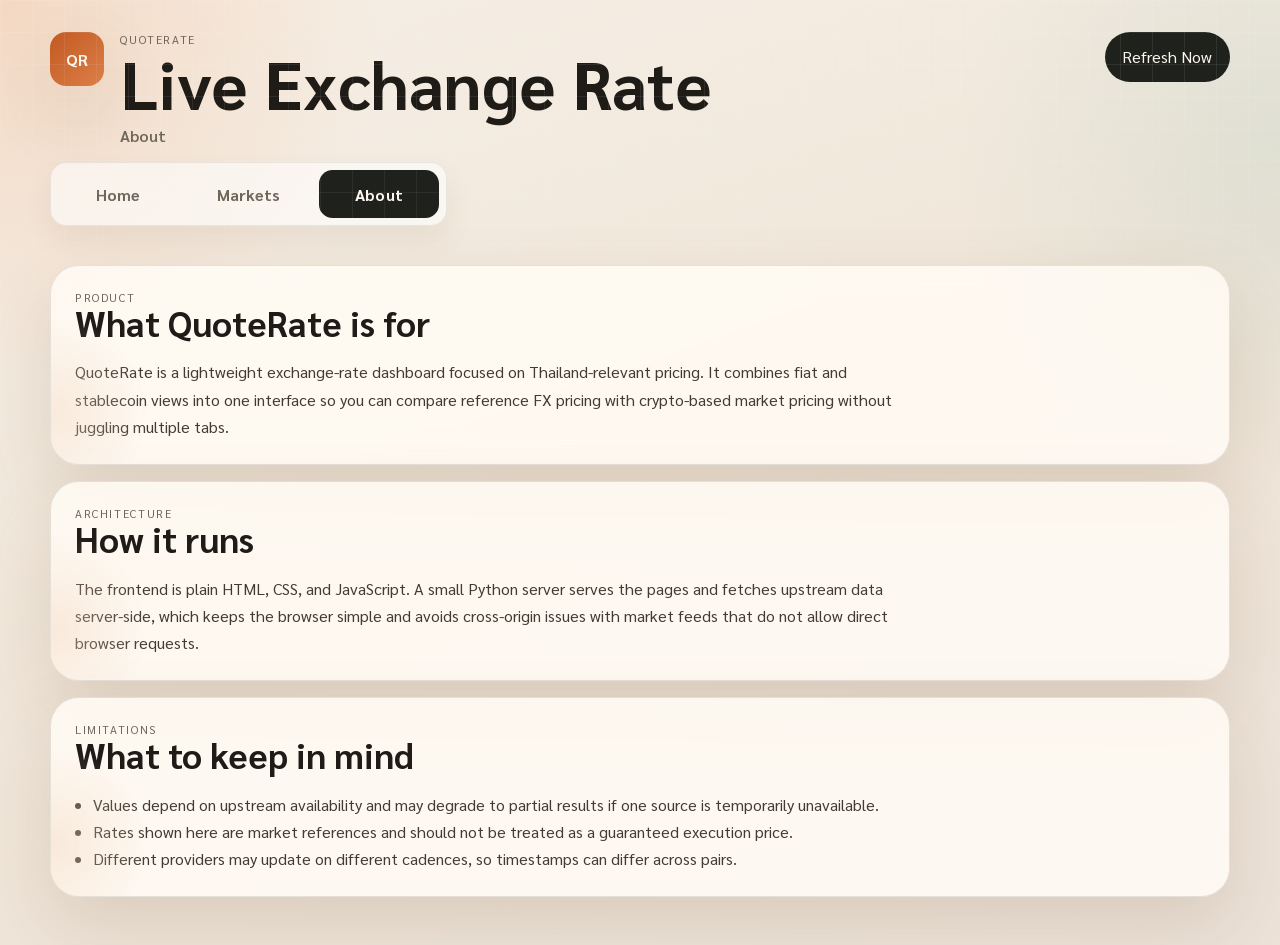
==== about.html @ 4c8d25ef "Add NAV bar and USD/THB graph" ====
<!DOCTYPE html>
<html lang="en">
  <head>
    <meta charset="UTF-8" />
    <meta name="viewport" content="width=device-width, initial-scale=1.0" />
    <title>QuoteRate | About</title>
    <meta
      name="description"
      content="About QuoteRate, a lightweight live exchange rate dashboard."
    />
    <link rel="preconnect" href="https://fonts.googleapis.com" />
    <link rel="preconnect" href="https://fonts.gstatic.com" crossorigin />
    <link
      href="https://fonts.googleapis.com/css2?family=Sarabun:wght@400;500;600;700&display=swap"
      rel="stylesheet"
    />
    <link rel="stylesheet" href="styles.css" />
  </head>
  <body>
    <div class="page-shell">
      <header class="hero">
        <nav class="topbar">
          <div class="brand-lockup">
            <span class="brand-mark">QR</span>
            <div>
              <p class="eyebrow">QuoteRate</p>
              <h1>Live Exchange Rate</h1>
              <p class="page-context">About</p>
            </div>
          </div>
          <a id="refreshNavButton" class="ghost-button ghost-link" href="./index.html">Refresh Now</a>
        </nav>

        <nav class="page-nav" aria-label="Primary">
          <a class="page-nav-link" href="./index.html">Home</a>
          <a class="page-nav-link" href="./markets.html">Markets</a>
          <a class="page-nav-link is-active" href="./about.html">About</a>
        </nav>
      </header>

      <main class="static-page">
        <section class="panel static-panel">
          <div class="panel-heading">
            <p class="eyebrow">Product</p>
            <h2>What QuoteRate is for</h2>
          </div>
          <p class="static-copy">
            QuoteRate is a lightweight exchange-rate dashboard focused on Thailand-relevant pricing. It combines fiat and stablecoin views into one interface so you can compare reference FX pricing with crypto-based market pricing without juggling multiple tabs.
          </p>
        </section>

        <section class="panel static-panel">
          <div class="panel-heading">
            <p class="eyebrow">Architecture</p>
            <h2>How it runs</h2>
          </div>
          <p class="static-copy">
            The frontend is plain HTML, CSS, and JavaScript. A small Python server serves the pages and fetches upstream data server-side, which keeps the browser simple and avoids cross-origin issues with market feeds that do not allow direct browser requests.
          </p>
        </section>

        <section class="panel static-panel">
          <div class="panel-heading">
            <p class="eyebrow">Limitations</p>
            <h2>What to keep in mind</h2>
          </div>
          <ul class="static-list">
            <li>Values depend on upstream availability and may degrade to partial results if one source is temporarily unavailable.</li>
            <li>Rates shown here are market references and should not be treated as a guaranteed execution price.</li>
            <li>Different providers may update on different cadences, so timestamps can differ across pairs.</li>
          </ul>
        </section>
      </main>
    </div>
    <script src="nav.js"></script>
  </body>
</html>
---- styles.css ----
:root {
  --bg: #f4efe7;
  --panel: rgba(255, 251, 244, 0.88);
  --panel-strong: #fffaf2;
  --panel-dark: #1f211c;
  --text: #1f1c18;
  --muted: #6e6659;
  --line: rgba(31, 28, 24, 0.11);
  --accent: #c15a22;
  --accent-strong: #8c3812;
  --accent-soft: #f3d4bc;
  --teal: #0f7f73;
  --teal-soft: rgba(15, 127, 115, 0.14);
  --red: #a43d34;
  --red-soft: rgba(164, 61, 52, 0.14);
  --shadow: 0 28px 70px rgba(96, 61, 28, 0.14);
}

* {
  box-sizing: border-box;
}

body {
  margin: 0;
  min-height: 100vh;
  font-family: "Sarabun", sans-serif;
  color: var(--text);
  background:
    radial-gradient(circle at top left, rgba(243, 212, 188, 0.84), transparent 24%),
    radial-gradient(circle at right 15%, rgba(15, 127, 115, 0.08), transparent 22%),
    linear-gradient(160deg, #f6efe6 0%, #f0e6d9 50%, #ece2d8 100%);
}

body::before {
  content: "";
  position: fixed;
  inset: 0;
  pointer-events: none;
  background-image:
    linear-gradient(rgba(255, 255, 255, 0.12) 1px, transparent 1px),
    linear-gradient(90deg, rgba(255, 255, 255, 0.12) 1px, transparent 1px);
  background-size: 32px 32px;
  mask-image: linear-gradient(to bottom, rgba(0, 0, 0, 0.7), transparent 82%);
}

.page-shell {
  width: min(1180px, calc(100% - 2rem));
  margin: 0 auto;
  padding: 1rem 0 3rem;
}

.hero {
  padding: 1rem 0 1.6rem;
}

.topbar,
.hero-grid,
.hero-grid-top,
.page-nav,
.content-grid,
.currency-row,
.status-strip,
.mini-stats {
  display: grid;
  gap: 1rem;
}

.topbar {
  grid-template-columns: 1fr auto;
  align-items: start;
  margin-bottom: 1rem;
}

.page-nav {
  display: flex;
  align-items: center;
  gap: 0.65rem;
  width: fit-content;
  margin-bottom: 0.8rem;
  padding: 0.45rem;
  border: 1px solid rgba(31, 28, 24, 0.08);
  border-radius: 1rem;
  background: rgba(255, 255, 255, 0.56);
  box-shadow: 0 14px 28px rgba(96, 61, 28, 0.08);
}

.page-nav-link {
  display: inline-flex;
  align-items: center;
  justify-content: center;
  min-width: 7.5rem;
  padding: 0.85rem 1.2rem;
  border-radius: 0.85rem;
  color: var(--muted);
  text-decoration: none;
  font-size: 1rem;
  font-weight: 700;
  letter-spacing: 0.01em;
  transition: background 180ms ease, color 180ms ease, transform 180ms ease;
}

.page-nav-link:hover {
  background: rgba(255, 255, 255, 0.72);
  color: var(--text);
}

.page-nav-link.is-active {
  background: #1f211c;
  color: #fff7ef;
}

.hero-timestamp {
  margin: 0 0 1.5rem;
  color: var(--muted);
  font-size: 0.96rem;
}

.page-context {
  margin: 0.45rem 0 0;
  color: var(--muted);
  font-size: 1rem;
  font-weight: 600;
}

.brand-lockup {
  display: flex;
  gap: 1rem;
  align-items: start;
}

.brand-mark {
  display: inline-grid;
  place-items: center;
  width: 3.4rem;
  height: 3.4rem;
  border-radius: 1rem;
  background: linear-gradient(135deg, var(--accent) 0%, #de7e48 100%);
  color: #fff7ef;
  font-weight: 700;
  box-shadow: var(--shadow);
}

.eyebrow,
.meta-label {
  margin: 0;
  text-transform: uppercase;
  letter-spacing: 0.14em;
  font-size: 0.72rem;
  color: var(--muted);
}

.eyebrow-pill {
  display: inline-flex;
  align-items: center;
  width: fit-content;
  margin-bottom: 1rem;
  padding: 0.35rem 0.65rem;
  border-radius: 999px;
  background: rgba(255, 255, 255, 0.55);
  color: var(--accent-strong);
  font-size: 0.68rem;
  font-weight: 600;
  letter-spacing: 0.08em;
  text-transform: uppercase;
}

h1,
h2,
p {
  margin-top: 0;
}

h1,
h2 {
  line-height: 0.98;
}

h1 {
  max-width: none;
  white-space: nowrap;
  margin-bottom: 0;
  font-family: "Sarabun", sans-serif;
  font-size: clamp(2.25rem, 5.2vw, 5rem);
  font-weight: 700;
  line-height: 1.06;
}

h2 {
  font-size: clamp(1.6rem, 4vw, 2.2rem);
  margin-bottom: 0;
}

.hero-grid,
.hero-grid-top,
.content-grid {
  grid-template-columns: repeat(12, minmax(0, 1fr));
}

.hero-grid-triple {
  grid-template-columns: repeat(3, minmax(0, 1fr));
}

.panel {
  position: relative;
  overflow: hidden;
  border: 1px solid var(--line);
  border-radius: 1.8rem;
  background: var(--panel);
  box-shadow: var(--shadow);
  backdrop-filter: blur(14px);
}

.panel::after {
  content: "";
  position: absolute;
  inset: auto auto -22% -8%;
  width: 190px;
  height: 190px;
  border-radius: 50%;
  background: radial-gradient(circle, rgba(243, 212, 188, 0.42), transparent 72%);
}

.chart-panel {
  margin-top: 1rem;
  padding: 1.5rem;
}

.chart-meta,
.chart-labels {
  display: grid;
  gap: 0.9rem;
}

.chart-meta {
  grid-template-columns: repeat(3, minmax(0, 1fr));
  margin-bottom: 1rem;
}

.chart-stat {
  padding: 0.9rem 1rem;
  border: 1px solid rgba(31, 28, 24, 0.08);
  border-radius: 1rem;
  background: rgba(255, 255, 255, 0.44);
}

.chart-stat strong {
  display: block;
  margin-top: 0.35rem;
  font-size: 1.15rem;
}

.chart-surface {
  position: relative;
  min-height: 240px;
  padding: 1rem;
  border-radius: 1.3rem;
  background:
    linear-gradient(rgba(31, 28, 24, 0.05) 1px, transparent 1px),
    linear-gradient(90deg, rgba(31, 28, 24, 0.05) 1px, transparent 1px),
    linear-gradient(180deg, rgba(255, 255, 255, 0.72), rgba(247, 237, 225, 0.86));
  background-size: 100% 25%, 12% 100%, auto;
}

.trend-chart {
  width: 100%;
  height: 220px;
  display: block;
}

.trend-line {
  fill: none;
  stroke: var(--accent);
  stroke-width: 4;
  stroke-linecap: round;
  stroke-linejoin: round;
}

.trend-area {
  fill: rgba(193, 90, 34, 0.16);
}

.chart-empty {
  position: absolute;
  inset: 50% auto auto 50%;
  transform: translate(-50%, -50%);
  width: min(90%, 26rem);
  text-align: center;
  color: var(--muted);
}

.chart-labels {
  grid-template-columns: repeat(3, minmax(0, 1fr));
  margin-top: 0.9rem;
  color: var(--muted);
  font-size: 0.88rem;
}

.hero-spotlight,
.converter-panel,
.rates-panel,
.table-panel,
.source-panel {
  padding: 1.5rem;
}

.hero-spotlight {
  grid-column: span 6;
  background:
    radial-gradient(circle at top right, rgba(243, 212, 188, 0.15), transparent 28%),
    linear-gradient(160deg, #191d18 0%, #232824 100%);
  color: #f5efe5;
}

.hero-spotlight-alt {
  background:
    radial-gradient(circle at top right, rgba(15, 127, 115, 0.16), transparent 30%),
    linear-gradient(160deg, #14201f 0%, #1b2e2c 100%);
}

.hero-spotlight-spread {
  min-height: 100%;
}

.hero-market-card-compact {
  grid-column: span 1;
}

.hero-spotlight .eyebrow,
.hero-spotlight .meta-label,
.hero-spotlight .hero-detail {
  color: rgba(245, 239, 229, 0.72);
}

.lede {
  max-width: 40rem;
  margin: 0 0 1.2rem;
  font-size: 1.08rem;
  line-height: 1.7;
  color: #40392f;
}

.status-strip {
  grid-template-columns: repeat(3, minmax(0, 1fr));
  margin-bottom: 1rem;
}

.status-tile {
  padding: 1rem;
  border: 1px solid rgba(31, 28, 24, 0.08);
  border-radius: 1.1rem;
  background: rgba(255, 255, 255, 0.46);
}

.status-strip strong,
.note {
  display: block;
}

.status-strip strong {
  margin-top: 0.35rem;
  font-size: 1rem;
}

.note {
  margin-bottom: 0;
  padding: 1rem 1.05rem;
  border-radius: 1rem;
  background: rgba(255, 255, 255, 0.45);
  color: var(--muted);
  line-height: 1.58;
}

.quote-stack {
  margin: 0.8rem 0 1rem;
}

.quote-row {
  display: flex;
  align-items: center;
  gap: 0.75rem;
  flex-wrap: wrap;
}

.pair-badge,
.pulse-chip {
  display: inline-flex;
  align-items: center;
  padding: 0.45rem 0.75rem;
  border-radius: 999px;
  font-size: 0.78rem;
  font-weight: 700;
  letter-spacing: 0.08em;
  text-transform: uppercase;
}

.pair-badge {
  padding: 0;
  background: none;
  color: #f7ede0;
  font-size: 1.45rem;
  letter-spacing: 0.02em;
  text-transform: none;
}

.pulse-chip {
  background: rgba(255, 255, 255, 0.12);
  color: #f0e1d1;
}

.pulse-chip.is-up {
  background: var(--teal-soft);
  color: #97efe3;
}

.pulse-chip.is-down {
  background: var(--red-soft);
  color: #ffb9b1;
}

.hero-price {
  margin: 0.55rem 0;
  font-family: "Sarabun", sans-serif;
  font-size: clamp(3.4rem, 7vw, 4.8rem);
  font-weight: 700;
  line-height: 0.95;
}

.hero-detail {
  max-width: none;
  margin-bottom: 0;
  font-size: 0.98rem;
}

.mini-stats {
  grid-template-columns: repeat(3, minmax(0, 1fr));
  margin-bottom: 1rem;
}

.mini-stats-triple {
  grid-template-columns: repeat(3, minmax(0, 1fr));
}

.mini-stat {
  padding: 1rem;
  border-radius: 1.1rem;
  background: rgba(255, 255, 255, 0.07);
  border: 1px solid rgba(255, 255, 255, 0.08);
}

.mini-stat strong {
  display: block;
  margin-top: 0.35rem;
  font-size: 1.15rem;
}

.hero-number.is-refreshing,
.mini-stat strong.is-refreshing {
  animation: number-refresh 420ms ease;
}

.secondary-rate {
  padding: 1rem 1.05rem;
  border-radius: 1.2rem;
  background: rgba(255, 255, 255, 0.08);
  border: 1px solid rgba(255, 255, 255, 0.1);
}

.secondary-rate strong {
  display: block;
  margin-top: 0.35rem;
  font-size: 1.8rem;
  color: #fff4e9;
}

.ghost-button,
.swap-button {
  border: 0;
  cursor: pointer;
  font: inherit;
  transition: transform 180ms ease, background 180ms ease, color 180ms ease;
}

.ghost-button {
  padding: 0.9rem 1.1rem;
  border-radius: 999px;
  background: #1f211c;
  color: #fff7ef;
}

.ghost-link {
  display: inline-flex;
  align-items: center;
  justify-content: center;
  text-decoration: none;
}

.ghost-button:hover,
.swap-button:hover {
  transform: translateY(-1px);
}

.panel-heading {
  margin-bottom: 1.2rem;
}

.converter-panel {
  grid-column: span 5;
}

.rates-panel {
  grid-column: span 4;
}

.table-panel {
  grid-column: span 8;
}

.source-panel {
  grid-column: 1 / -1;
  display: grid;
  gap: 0.85rem;
}

.lede-compact {
  margin-bottom: 0;
  max-width: none;
}

.source-status-strip {
  margin-bottom: 0;
}

.converter-form {
  display: grid;
  gap: 0.5rem;
}

.converter-form label {
  font-size: 0.95rem;
  color: #4a4137;
}

input,
select {
  width: 100%;
  padding: 0.95rem 1rem;
  border: 1px solid rgba(31, 28, 24, 0.12);
  border-radius: 1rem;
  background: var(--panel-strong);
  color: var(--text);
  font: inherit;
}

input:focus,
select:focus {
  outline: 2px solid rgba(193, 90, 34, 0.18);
  border-color: rgba(193, 90, 34, 0.34);
}

.currency-row {
  grid-template-columns: 1fr auto 1fr;
  align-items: end;
}

.swap-button {
  display: inline-grid;
  place-items: center;
  margin-bottom: 0.05rem;
  width: 3.2rem;
  height: 3.2rem;
  border-radius: 50%;
  background: var(--accent-soft);
  color: var(--accent-strong);
  font-size: 1.35rem;
}

.result-card {
  margin-top: 1.1rem;
  padding: 1.25rem;
  border-radius: 1.4rem;
  background: linear-gradient(145deg, #fff8ec 0%, #f7ebdd 100%);
}

.conversion-result {
  margin: 0.4rem 0;
  font-size: clamp(1.8rem, 4vw, 2.6rem);
  font-weight: 700;
}

.conversion-detail {
  margin-bottom: 0;
  color: var(--muted);
}

.rate-cards {
  display: grid;
  gap: 0.9rem;
}

.rate-card {
  padding: 1rem;
  border: 1px solid var(--line);
  border-radius: 1.2rem;
  background: rgba(255, 255, 255, 0.55);
  transform: translateY(8px);
  opacity: 0;
  animation: rise 500ms forwards;
}

.rate-card:nth-child(2) {
  animation-delay: 80ms;
}

.rate-card:nth-child(3) {
  animation-delay: 160ms;
}

.rate-card:nth-child(4) {
  animation-delay: 240ms;
}

.rate-card:nth-child(5) {
  animation-delay: 320ms;
}

.rate-card:nth-child(6) {
  animation-delay: 400ms;
}

.rate-pair,
.rate-value,
.rate-subvalue {
  display: block;
}

.rate-pair {
  font-size: 0.88rem;
  color: var(--muted);
}

.rate-value {
  margin-top: 0.25rem;
  font-size: 1.5rem;
  font-weight: 700;
}

.rate-subvalue {
  margin-top: 0.35rem;
  font-size: 0.85rem;
  color: var(--muted);
}

.table-wrapper {
  overflow: auto;
  border: 1px solid var(--line);
  border-radius: 1.2rem;
  background: rgba(255, 255, 255, 0.46);
}

table {
  width: 100%;
  border-collapse: collapse;
}

th,
td {
  padding: 0.95rem 1rem;
  text-align: left;
  border-bottom: 1px solid rgba(31, 28, 24, 0.08);
}

th {
  position: sticky;
  top: 0;
  background: rgba(255, 249, 238, 0.92);
  font-size: 0.82rem;
  text-transform: uppercase;
  letter-spacing: 0.08em;
  color: var(--muted);
}

tbody tr:hover {
  background: rgba(255, 255, 255, 0.62);
}

.empty-state {
  color: var(--muted);
}

.static-page {
  display: grid;
  gap: 1rem;
}

.static-panel {
  padding: 1.5rem;
}

.static-copy {
  margin: 0;
  max-width: 52rem;
  color: #433b32;
  line-height: 1.7;
}

.static-list {
  margin: 0;
  padding-left: 1.1rem;
  color: #433b32;
  line-height: 1.7;
}

@keyframes rise {
  to {
    transform: translateY(0);
    opacity: 1;
  }
}

@keyframes number-refresh {
  from {
    transform: translateY(6px);
    opacity: 0.68;
    color: #fff3dd;
  }

  to {
    transform: translateY(0);
    opacity: 1;
    color: inherit;
  }
}

@media (max-width: 980px) {
  .hero-spotlight,
  .hero-spotlight-spread,
  .converter-panel,
  .rates-panel,
  .table-panel,
  .source-panel {
    grid-column: 1 / -1;
  }

  .rates-panel,
  .table-panel,
  .converter-panel {
    order: initial;
  }
}

@media (max-width: 700px) {
  .page-shell {
    width: min(100% - 1rem, 1180px);
  }

  .topbar,
  .status-strip,
  .mini-stats,
  .mini-stats-triple,
  .chart-meta,
  .chart-labels,
  .currency-row {
    grid-template-columns: 1fr;
  }

  .page-nav {
    width: 100%;
    flex-wrap: wrap;
  }

  .page-nav-link {
    flex: 1 1 100%;
    min-width: 0;
  }

  .brand-lockup {
    gap: 0.8rem;
  }

  .brand-mark {
    width: 3rem;
    height: 3rem;
  }

  .ghost-button,
  .swap-button {
    width: 100%;
    border-radius: 1rem;
  }

  .hero-price {
    font-size: clamp(2.8rem, 14vw, 4rem);
  }

  h1 {
    white-space: normal;
  }
}
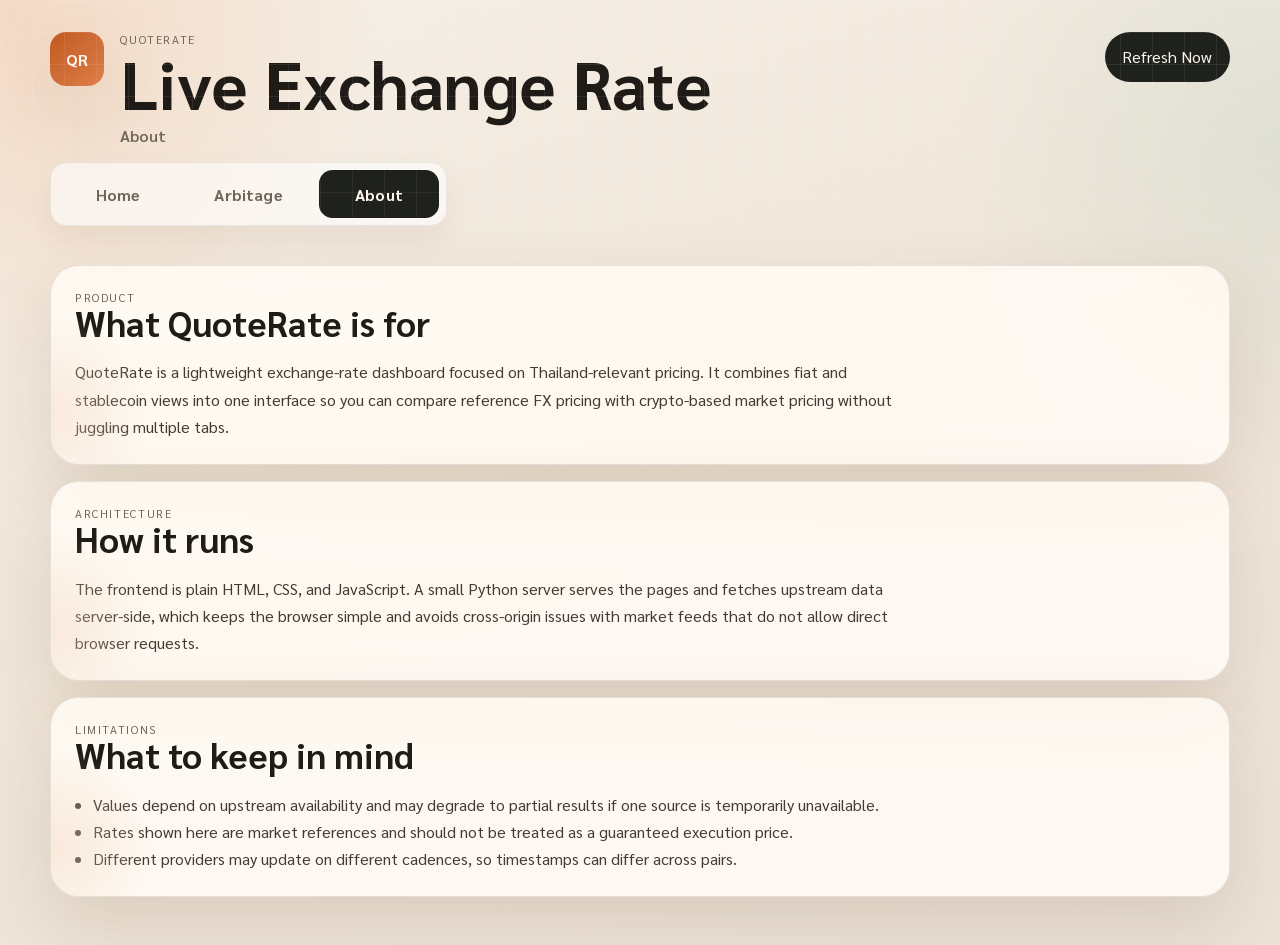
==== commit 58013b6d: "Add arbitage analysis page and simplify home" ====
--- a/about.html
+++ b/about.html
@@ -33,7 +33,7 @@
 
         <nav class="page-nav" aria-label="Primary">
           <a class="page-nav-link" href="./index.html">Home</a>
-          <a class="page-nav-link" href="./markets.html">Markets</a>
+          <a class="page-nav-link" href="./arbitage.html">Arbitage</a>
           <a class="page-nav-link is-active" href="./about.html">About</a>
         </nav>
       </header>
--- a/styles.css
+++ b/styles.css
@@ -250,6 +250,9 @@
 }
 
 .chart-surface {
+  display: grid;
+  grid-template-columns: auto 1fr;
+  gap: 0.9rem;
   position: relative;
   min-height: 240px;
   padding: 1rem;
@@ -259,6 +262,22 @@
     linear-gradient(90deg, rgba(31, 28, 24, 0.05) 1px, transparent 1px),
     linear-gradient(180deg, rgba(255, 255, 255, 0.72), rgba(247, 237, 225, 0.86));
   background-size: 100% 25%, 12% 100%, auto;
+}
+
+.chart-y-axis {
+  display: flex;
+  flex-direction: column;
+  justify-content: space-between;
+  min-width: 4rem;
+  padding: 0.2rem 0 0.2rem 0.1rem;
+  color: var(--muted);
+  font-size: 0.88rem;
+  text-align: right;
+}
+
+.chart-canvas {
+  position: relative;
+  min-width: 0;
 }
 
 .trend-chart {
@@ -487,6 +506,12 @@
   color: #fff7ef;
 }
 
+.ghost-button.is-busy,
+.ghost-button[aria-disabled="true"] {
+  opacity: 0.82;
+  cursor: progress;
+}
+
 .ghost-link {
   display: inline-flex;
   align-items: center;
@@ -692,6 +717,59 @@
   gap: 1rem;
 }
 
+.arbitage-page {
+  gap: 1.2rem;
+}
+
+.arbitage-reference-grid,
+.arbitage-reference-stats {
+  display: grid;
+  gap: 1rem;
+}
+
+.arbitage-reference-grid {
+  grid-template-columns: repeat(3, minmax(0, 1fr));
+}
+
+.arbitage-reference-card {
+  padding: 1.2rem;
+  border: 1px solid rgba(31, 28, 24, 0.08);
+  border-radius: 1.3rem;
+  background: rgba(255, 255, 255, 0.52);
+}
+
+.pair-badge-dark {
+  color: var(--text);
+}
+
+.pulse-chip-dark {
+  background: rgba(31, 28, 24, 0.08);
+  color: var(--muted);
+}
+
+.arbitage-reference-price,
+.arbitage-reference-detail {
+  display: block;
+}
+
+.arbitage-reference-price {
+  margin-top: 0.8rem;
+  font-size: 2.2rem;
+  font-weight: 700;
+  line-height: 1;
+}
+
+.arbitage-reference-detail {
+  margin: 0.55rem 0 0;
+  color: var(--muted);
+  font-size: 0.95rem;
+}
+
+.arbitage-reference-stats {
+  grid-template-columns: repeat(3, minmax(0, 1fr));
+  margin-top: 1rem;
+}
+
 .static-panel {
   padding: 1.5rem;
 }
@@ -708,6 +786,164 @@
   padding-left: 1.1rem;
   color: #433b32;
   line-height: 1.7;
+}
+
+.arbitage-fee-strip,
+.arbitage-grid,
+.arbitage-summary,
+.arbitage-detail-grid {
+  display: grid;
+  gap: 1rem;
+}
+
+.arbitage-fee-strip {
+  grid-template-columns: repeat(3, minmax(0, 1fr));
+  margin-top: 1.1rem;
+}
+
+.arbitage-grid {
+  grid-template-columns: repeat(2, minmax(0, 1fr));
+}
+
+.arbitage-card {
+  display: grid;
+  gap: 1rem;
+}
+
+.arbitage-input-group {
+  display: grid;
+  gap: 0.45rem;
+  color: #4a4137;
+  font-size: 0.95rem;
+}
+
+.arbitage-verdict-row {
+  display: flex;
+  align-items: center;
+  justify-content: space-between;
+  gap: 1rem;
+}
+
+.arbitage-badge {
+  display: inline-flex;
+  align-items: center;
+  justify-content: center;
+  padding: 0.55rem 0.9rem;
+  border-radius: 999px;
+  font-size: 0.92rem;
+  font-weight: 700;
+}
+
+.arbitage-badge-positive {
+  background: rgba(15, 127, 115, 0.14);
+  color: var(--teal);
+}
+
+.arbitage-badge-negative {
+  background: rgba(164, 61, 52, 0.14);
+  color: var(--red);
+}
+
+.arbitage-badge-neutral {
+  background: rgba(31, 28, 24, 0.08);
+  color: var(--muted);
+}
+
+.arbitage-summary {
+  grid-template-columns: repeat(2, minmax(0, 1fr));
+}
+
+.arbitage-summary-block,
+.arbitage-detail-item {
+  padding: 1rem;
+  border: 1px solid rgba(31, 28, 24, 0.08);
+  border-radius: 1rem;
+  background: rgba(255, 255, 255, 0.48);
+}
+
+.arbitage-summary-block strong,
+.arbitage-detail-item strong {
+  display: block;
+  margin-top: 0.35rem;
+}
+
+.arbitage-summary-block strong {
+  font-size: 1.45rem;
+}
+
+.arbitage-summary-block-highlight {
+  background: linear-gradient(145deg, #fff8ec 0%, #f7ebdd 100%);
+}
+
+.arbitage-detail-grid {
+  grid-template-columns: repeat(3, minmax(0, 1fr));
+}
+
+.arbitage-detail-item strong {
+  font-size: 1rem;
+}
+
+.arbitage-diagram,
+.flow-lane,
+.flow-compare {
+  display: grid;
+  gap: 1rem;
+}
+
+.arbitage-diagram {
+  padding: 1rem;
+  border: 1px solid rgba(31, 28, 24, 0.08);
+  border-radius: 1.2rem;
+  background: rgba(255, 255, 255, 0.45);
+}
+
+.flow-lane {
+  grid-template-columns: 1fr;
+  align-items: stretch;
+  justify-items: center;
+}
+
+.flow-compare {
+  grid-template-columns: repeat(2, minmax(0, 1fr));
+}
+
+.flow-block {
+  display: grid;
+  gap: 0.35rem;
+  width: min(100%, 24rem);
+  padding: 1rem;
+  border-radius: 1rem;
+  border: 1px solid rgba(31, 28, 24, 0.08);
+  background: rgba(255, 255, 255, 0.72);
+}
+
+.flow-block strong {
+  font-size: 1.3rem;
+  line-height: 1.1;
+}
+
+.flow-block-accent {
+  background: linear-gradient(145deg, #fff8ec 0%, #f7ebdd 100%);
+}
+
+.flow-block-highlight {
+  background: rgba(15, 127, 115, 0.12);
+}
+
+.flow-meta {
+  color: var(--muted);
+  font-size: 0.9rem;
+  line-height: 1.45;
+}
+
+.flow-arrow {
+  display: inline-flex;
+  align-items: center;
+  justify-content: center;
+  color: var(--accent-strong);
+  font-size: 1.7rem;
+  font-weight: 700;
+  line-height: 1;
 }
 
 @keyframes rise {
@@ -759,8 +995,25 @@
   .mini-stats-triple,
   .chart-meta,
   .chart-labels,
-  .currency-row {
+  .currency-row,
+  .arbitage-fee-strip,
+  .arbitage-reference-grid,
+  .arbitage-reference-stats,
+  .arbitage-summary,
+  .arbitage-detail-grid {
     grid-template-columns: 1fr;
+  }
+
+  .chart-surface,
+  .arbitage-grid,
+  .flow-lane,
+  .flow-compare {
+    grid-template-columns: 1fr;
+  }
+
+  .chart-y-axis {
+    min-width: 0;
+    text-align: left;
   }
 
   .page-nav {
